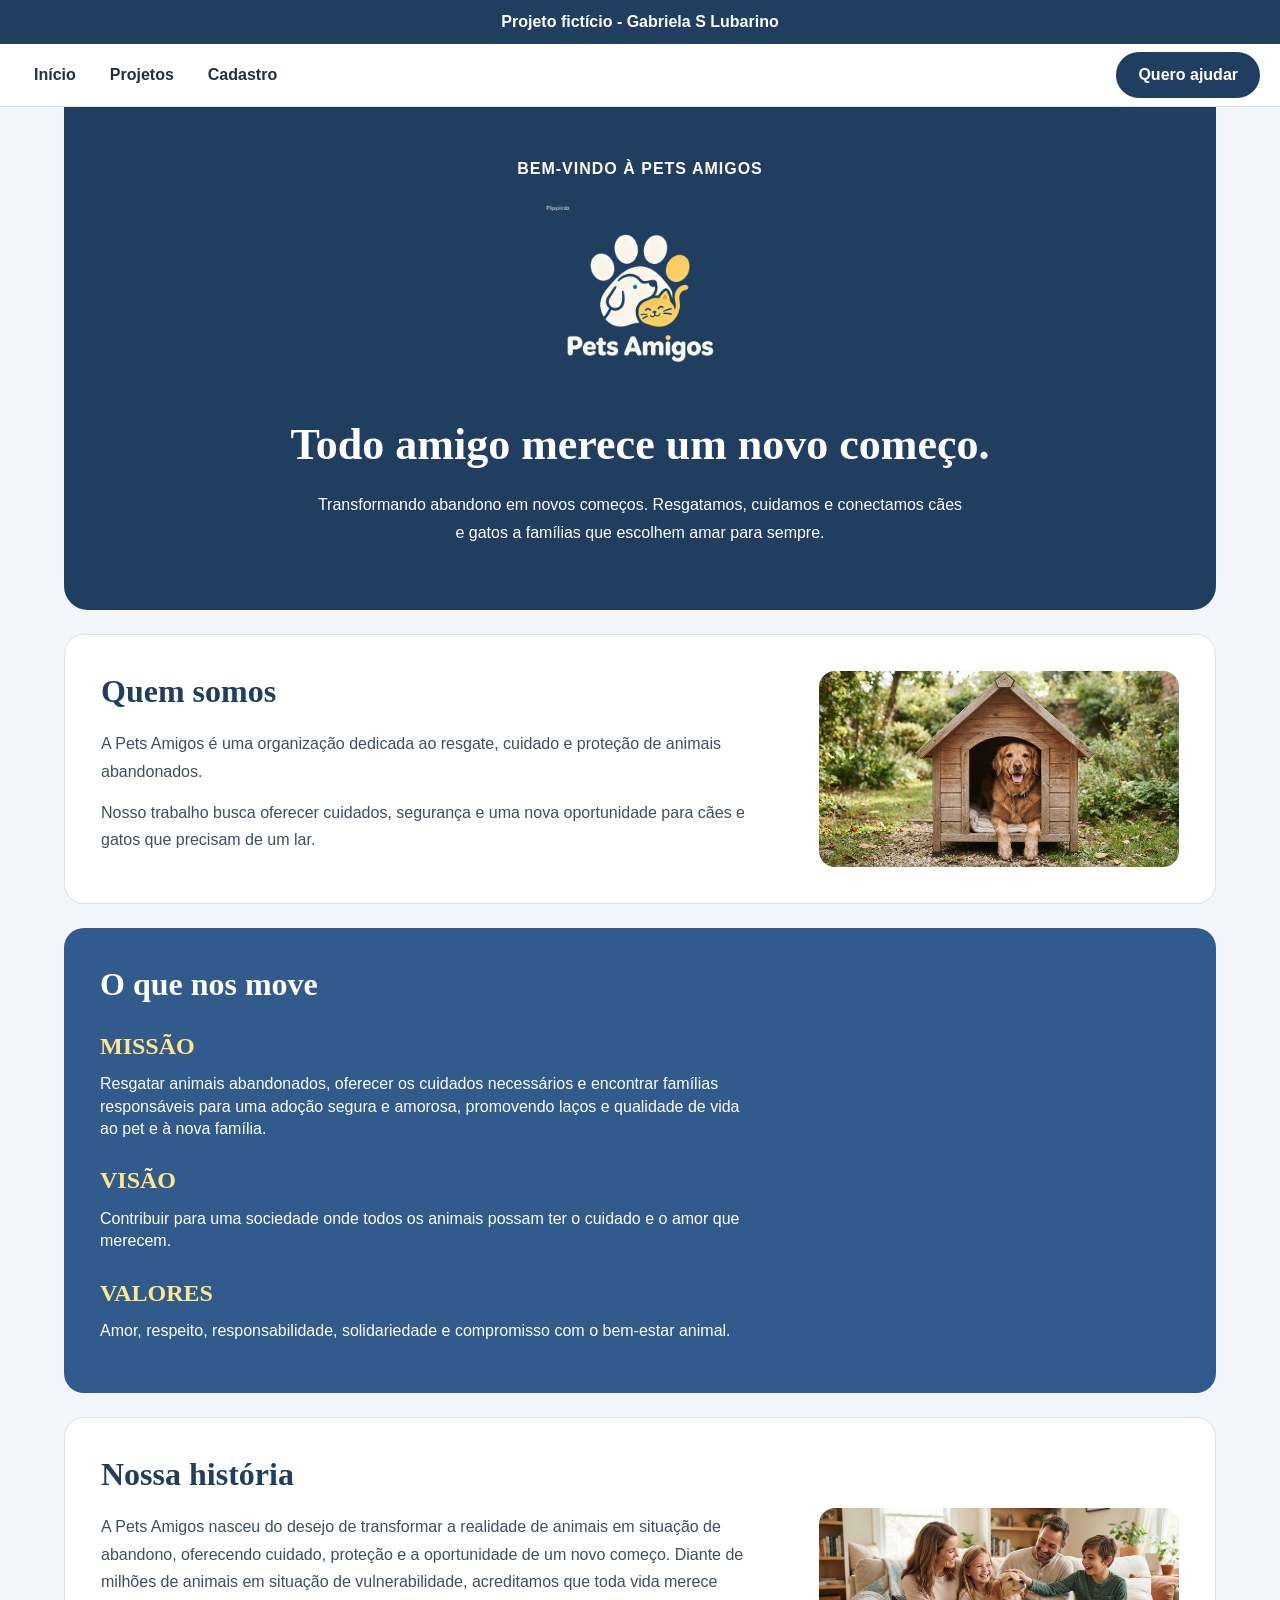
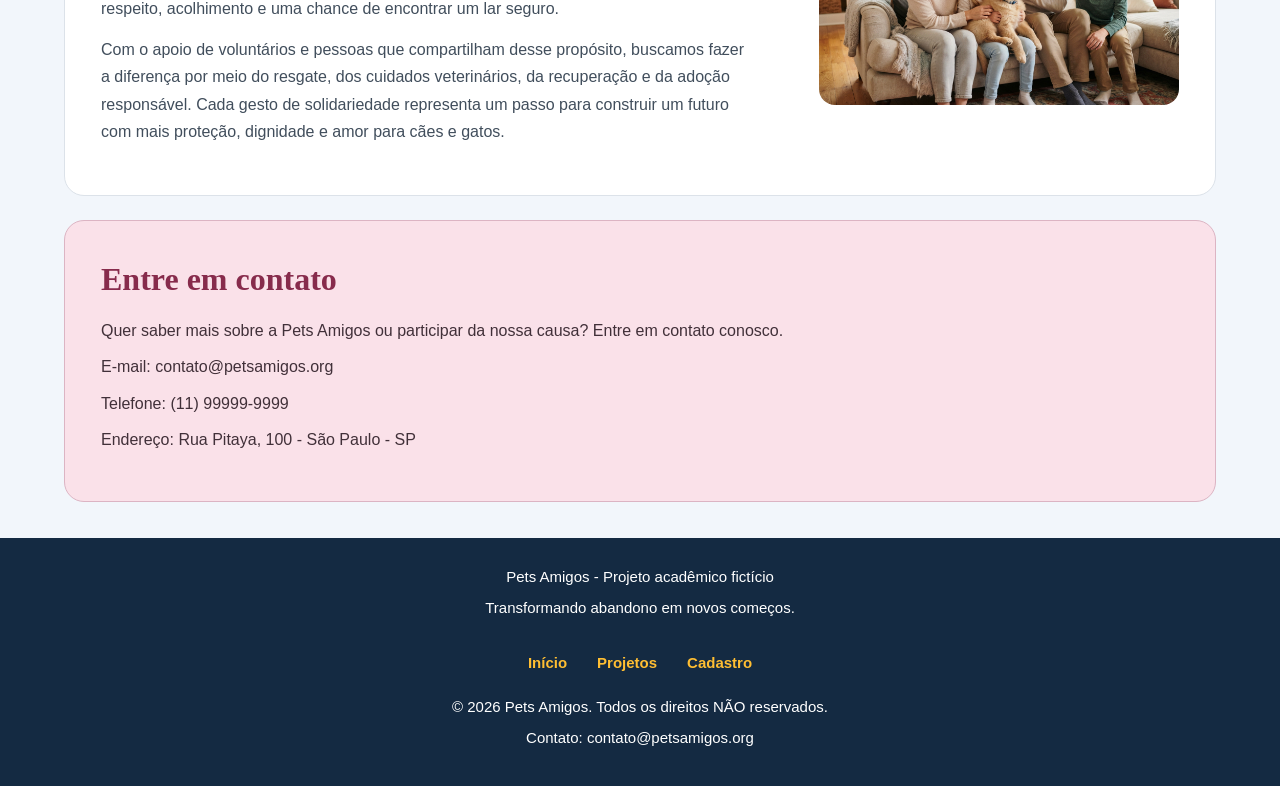
==== index.html @ a5ac3b55 "Versão 1 pronta" ====
<!DOCTYPE html>

<html lang="pt-BR">
<head>
    <meta charset="UTF-8">
    <meta name="viewport" content="width=device-width, initial-scale=1.0">
    <title>Pets Amigos</title>
    <link rel="stylesheet" href="index.css"> 
    <link rel="icon" type="image/png" href="images/logo_pets_amigos_02.png">
</head>

<body>
    <a class="pularConteudo" href="#conteudo-principal">Pular para o conteúdo principal</a>

    <header>
        <p>Projeto fictício -  Gabriela S Lubarino</p>
    </header>

    <nav aria-label="Navegação principal">
    <a href="index.html">Início</a>
    <a href="projetos.html">Projetos</a>
    <a href="cadastro.html">Cadastro</a>
    <a href="cadastro.html" class="botaoAjudar">Quero ajudar</a>
    </nav>

    <main id="conteudo-principal">

        <section class="bem-vindo">

            <p class="destaque">BEM-VINDO À PETS AMIGOS</p>
            <img  src="images/logo_pets_amigos.png" alt="Logo Pets Amigos">

            <h1>Todo amigo merece um novo começo.</h1>

            <p>
                Transformando abandono em novos começos.
                Resgatamos, cuidamos e conectamos cães e gatos
                a famílias que escolhem amar para sempre.
            </p>

        </section>


        <section class="quemSomos estilo"> <!-- Se seprar por espaços pode dar duas classes-->
            <div class="sectionQuemSomos">

                <div>

                    <h2>Quem somos</h2>

                    <p>
                        A Pets Amigos é uma organização dedicada ao resgate,
                        cuidado e proteção de animais abandonados.
                    </p>

                    <p>
                    Nosso trabalho busca oferecer cuidados, segurança
                    e uma nova oportunidade para cães e gatos que
                        precisam de um lar.
                    </p>

                </div>

                <img
                    class="imagemSecao"
                    src="images/cachorroNaCasinha.png"
                    alt="Cachorro dourado em uma casinha de madeira com um quintal com bastante arvores no fundo"
                >

            </div>

        </section>


        <section class="sobre">

             <h2>O que nos move</h2>

             <h3>MISSÃO</h3>

            <p>
                Resgatar animais abandonados, oferecer os cuidados
                necessários e encontrar famílias responsáveis para
                uma adoção segura e amorosa, promovendo laços
                e qualidade de vida ao pet e à nova família.
            </p>

            <h3>VISÃO</h3>

            <p>
                Contribuir para uma sociedade onde todos os animais
                possam ter o cuidado e o amor que merecem.
            </p>

            <h3>VALORES</h3>

            <p>
                Amor, respeito, responsabilidade, solidariedade
                e compromisso com o bem-estar animal.
            </p>

        </section>


        <section class="historia estilo"> 
            <div class="sectionHistoria">
                <div>
                    <h2>Nossa história</h2>

                    <p>
                        A Pets Amigos nasceu do desejo de transformar a realidade
                        de animais em situação de abandono, oferecendo cuidado,
                        proteção e a oportunidade de um novo começo. Diante de
                        milhões de animais em situação de vulnerabilidade, acreditamos
                        que toda vida merece respeito, acolhimento e uma chance de
                        encontrar um lar seguro.
                    </p>

                    <p>
                        Com o apoio de voluntários e pessoas que compartilham desse
                        propósito, buscamos fazer a diferença por meio do resgate,
                        dos cuidados veterinários, da recuperação e da adoção
                        responsável. Cada gesto de solidariedade representa um passo
                        para construir um futuro com mais proteção, dignidade e amor
                        para cães e gatos.
                    </p>
                </div>
                <img
                class="imagemSecao"
                src="images/famíliaComCachorro.png"
                alt="Cachorro dourado com família formada por pai, mãe e duas crianças no sofá"
                >
            </div>
        </section>


        <section class="contato">

            <h2>Entre em contato</h2>

            <p>
                Quer saber mais sobre a Pets Amigos ou participar
                da nossa causa? Entre em contato conosco.
            </p>

            <p>
                E-mail: contato@petsamigos.org
            </p>

            <p>
                Telefone: (11) 99999-9999
            </p>

            <p>
                Endereço: Rua Pitaya, 100 - São Paulo - SP
            </p>

        </section>

</main>


    <footer>
        <p>Pets Amigos - Projeto acadêmico fictício</p>

        <p>Transformando abandono em novos começos.</p>

        <nav aria-label="Navegação de rodapé">
            <a href="index.html" aria-current="page">Início</a>
            <a href="projetos.html">Projetos</a>
            <a href="cadastro.html">Cadastro</a>
        </nav>

        <!--&copy faz aquele @ -->
        <p>&copy; 2026 Pets Amigos. Todos os direitos NÃO reservados.</p>
        <p>Contato: contato@petsamigos.org</p>
    </footer>
</body>
</html>
---- index.css ----
* {
    box-sizing: border-box;
}

body {
    margin: 0;
    background-color: rgb(242, 246, 251);
    color: rgb(35, 48, 63);
    font-family: Arial, Helvetica, sans-serif;
    font-size: 16px;
    line-height: 1.6;
}
    

.pularConteudo {
    position: absolute;
    top: 12px;
    left: 12px;
    z-index: 10;
    padding: 10px 16px;
    transform: translateY(-160%);
    border-radius: 8px;
    background-color: rgb(255, 230, 140);
    color: rgb(35, 48, 63);
    font-weight: 700;
    text-decoration: none;
}

.pularConteudo:focus {
    transform: translateY(0);
}


/*Cabeçalho*/

header {
    background-color: rgb(31, 62, 96);
    color: rgb(255, 255, 255);
    padding: 10px 20px;
    text-align: center;
}

header p {
    margin: 0;
    font-size: 16px;
    line-height: 1.5;
    font-weight: 700;
}

/* navbar*/

nav {
    display: flex;
    justify-content: flex-start;
    align-items: center;
    flex-wrap: wrap;
    gap: 6px;
    padding: 8px 20px;
    background-color: rgb(255, 255, 255);
    border-bottom: 1px solid rgb(220, 226, 233);
}

nav a {
    display: flex;
    align-items: center;
    justify-content: center;
    min-height: 44px;
    padding: 8px 14px;
    border-radius: 999px;
    color: rgb(35, 48, 63);
    font-size: 16px;
    font-weight: 700;
    line-height: 1.4;
    text-decoration: none;
    text-align: center;
}

nav a:hover {
    background-color: rgb(222, 235, 248);
    color: rgb(31, 62, 96);
}

/* Botão Quero ajudar */

nav a.botaoAjudar {
    margin-left: auto;
    min-height: 44px;
    padding: 10px 20px;
    border: 2px solid rgb(31, 62, 96);
    border-radius: 999px;
    background-color: rgb(31, 62, 96);
    color: rgb(255, 255, 255);
    font-size: 16px;
    font-weight: 700;
    line-height: 1.4;
    white-space: normal;
    text-decoration: none;
    transition: background-color 0.2s;
}

nav a.botaoAjudar:hover {
    background-color: rgb(48, 91, 140);
    border-color: rgb(48, 91, 140);
    color: rgb(255, 255, 255);
}

main {
    width: 90%;
    max-width: 1160px;
    margin: 0 auto;
}

.bem-vindo {
    min-height: 300px;
    padding: clamp(28px, 4vw, 48px) clamp(16px, 3vw, 32px); /*clamp altera a fonte em diferentes tamanhos de tela*/
    background-color: rgb(31, 62, 96);
    color: rgb(255, 255, 255);
    border-radius: 0 0 24px 24px;
    display: flex;
    flex-direction: column;
    justify-content: center;
    align-items: center;
    text-align: center;
}

.bem-vindo img {
    width: clamp(140px, 20vw, 200px);
    max-width: 100%;
    height: auto;
    margin: 0 auto 20px;
    object-fit: contain;
}

.bem-vindo p {
    max-width: 650px;
    margin: 0 auto 16px;
    color: rgb(255, 255, 255);
    font-size: 16px;
    line-height: 1.7;
}

.destaque {
    margin-bottom: 12px;
    color: rgb(255, 230, 140);
    font-size: 15px;
    font-weight: 800;
    letter-spacing: 1px;
}

.bem-vindo h1 {
    max-width: 700px;
    margin: 0 auto 20px;
    color: rgb(255, 255, 255);
    font-family: Georgia, "Times New Roman", serif;
    font-size: clamp(30px, 4vw, 44px);
    line-height: 1.2;
    letter-spacing: normal;
}


.estilo {
    margin-top: 24px;
    padding: clamp(20px, 3vw, 36px);
    background-color: rgb(255, 255, 255);
    color: rgb(35, 48, 63);
    border: 1px solid rgb(220, 226, 233);
    border-radius: 20px;
}

.estilo h2 {
    margin: 0 0 18px;
    color: rgb(31, 62, 96);
    font-family: Georgia, "Times New Roman", serif;
    font-size: clamp(24px, 3vw, 32px);
    line-height: 1.3;
}

.estilo p {
    max-width: 650px;
    margin: 0 0 14px;
    color: rgb(65, 78, 92);
    font-size: 16px;
    line-height: 1.7;
}

.sectionQuemSomos,
.sectionHistoria {
    display: flex;
    align-items: center;
    gap: 28px;
}

.sectionQuemSomos > div,
.sectionHistoria > div {
    flex: 1; /*faz a div ocupar o espaço disponível ao lado da imagem*/
    min-width: 0; /* evita que o texto ultrapasse o espaço disponível na div */
}

.imagemSecao {
    width: 38%;
    max-width: 360px;
    height: auto;
    margin: 0;
    border-radius: 16px;
}

.sobre {
    margin-top: 24px;
    padding: clamp(20px, 3vw, 36px); /*ajusta o espaçamento interno conforme o tamanho da tela// vw é viewport width, ou seja, a largura da tela*/
    background-color: rgb(48, 91, 140);
    color: rgb(255, 255, 255);
    border-radius: 20px;
}

.sobre h2 {
    margin: 0 0 20px;
    color: rgb(255, 255, 255);
    font-family: Georgia, "Times New Roman", serif;
    font-size: clamp(24px, 3vw, 32px);/*Novamente clamp, ajusta o tamanho da letra conforme a tela, entre 24px e 32pxs*/
    line-height: 1.3;
}

.sobre h3 {
    margin: 24px 0 10px;
    color: rgb(255, 230, 140);
    font-family: Georgia, "Times New Roman", serif;
    font-size: clamp(20px, 2.5vw, 24px);
    line-height: 1.4;
}

.sobre p {
    max-width: 650px;
    margin: 0 0 14px;
    color: rgb(255, 255, 255);
    font-size: 16px;
    line-height: 1.4;
}

/*Contato*/

.contato {
    margin-top: 24px;
    padding: clamp(20px, 3vw, 36px);
    background-color: rgb(250, 225, 233);
    border: 1px solid rgb(220, 180, 195);
    border-radius: 20px;
}

.contato h2 {
    margin: 0 0 18px;
    color: rgb(135, 43, 76);
    font-family: Georgia, "Times New Roman", serif;
    font-size: clamp(24px, 3vw, 32px);
    line-height: 1.4;
}

.contato p {
    margin: 0 0 14px;
    color: rgb(65, 48, 57);
    font-size: 16px;
    line-height: 1.4;
}

/* Rodapé*/

footer {
    margin-top: 36px;
    padding: 28px 20px;
    background-color: rgb(20, 42, 66);
    color: rgb(255, 255, 255);
    text-align: center;
}

footer p {
    margin: 0 0 10px;
    color: rgb(255, 255, 255);
    font-size: 15px;
    line-height: 1.4;
}

footer nav {
    justify-content: center;
    flex-wrap: wrap;
    gap: 6px;
    background-color: transparent;
    border: 0;
    padding: 12px 0;
}

footer nav a {
    min-height: 44px;
    padding: 8px 12px;
    color: rgb(255, 190, 50);
    font-size: 15px;
}

footer nav a:hover {
    background-color: rgb(48, 91, 140);
    color: rgb(255, 255, 255);
}

a:focus-visible,
button:focus-visible,
input:focus-visible,
select:focus-visible,
textarea:focus-visible {
    outline: 3px solid rgb(255, 190, 50);
    outline-offset: 4px;
} /*Navegar pelo teclado*/
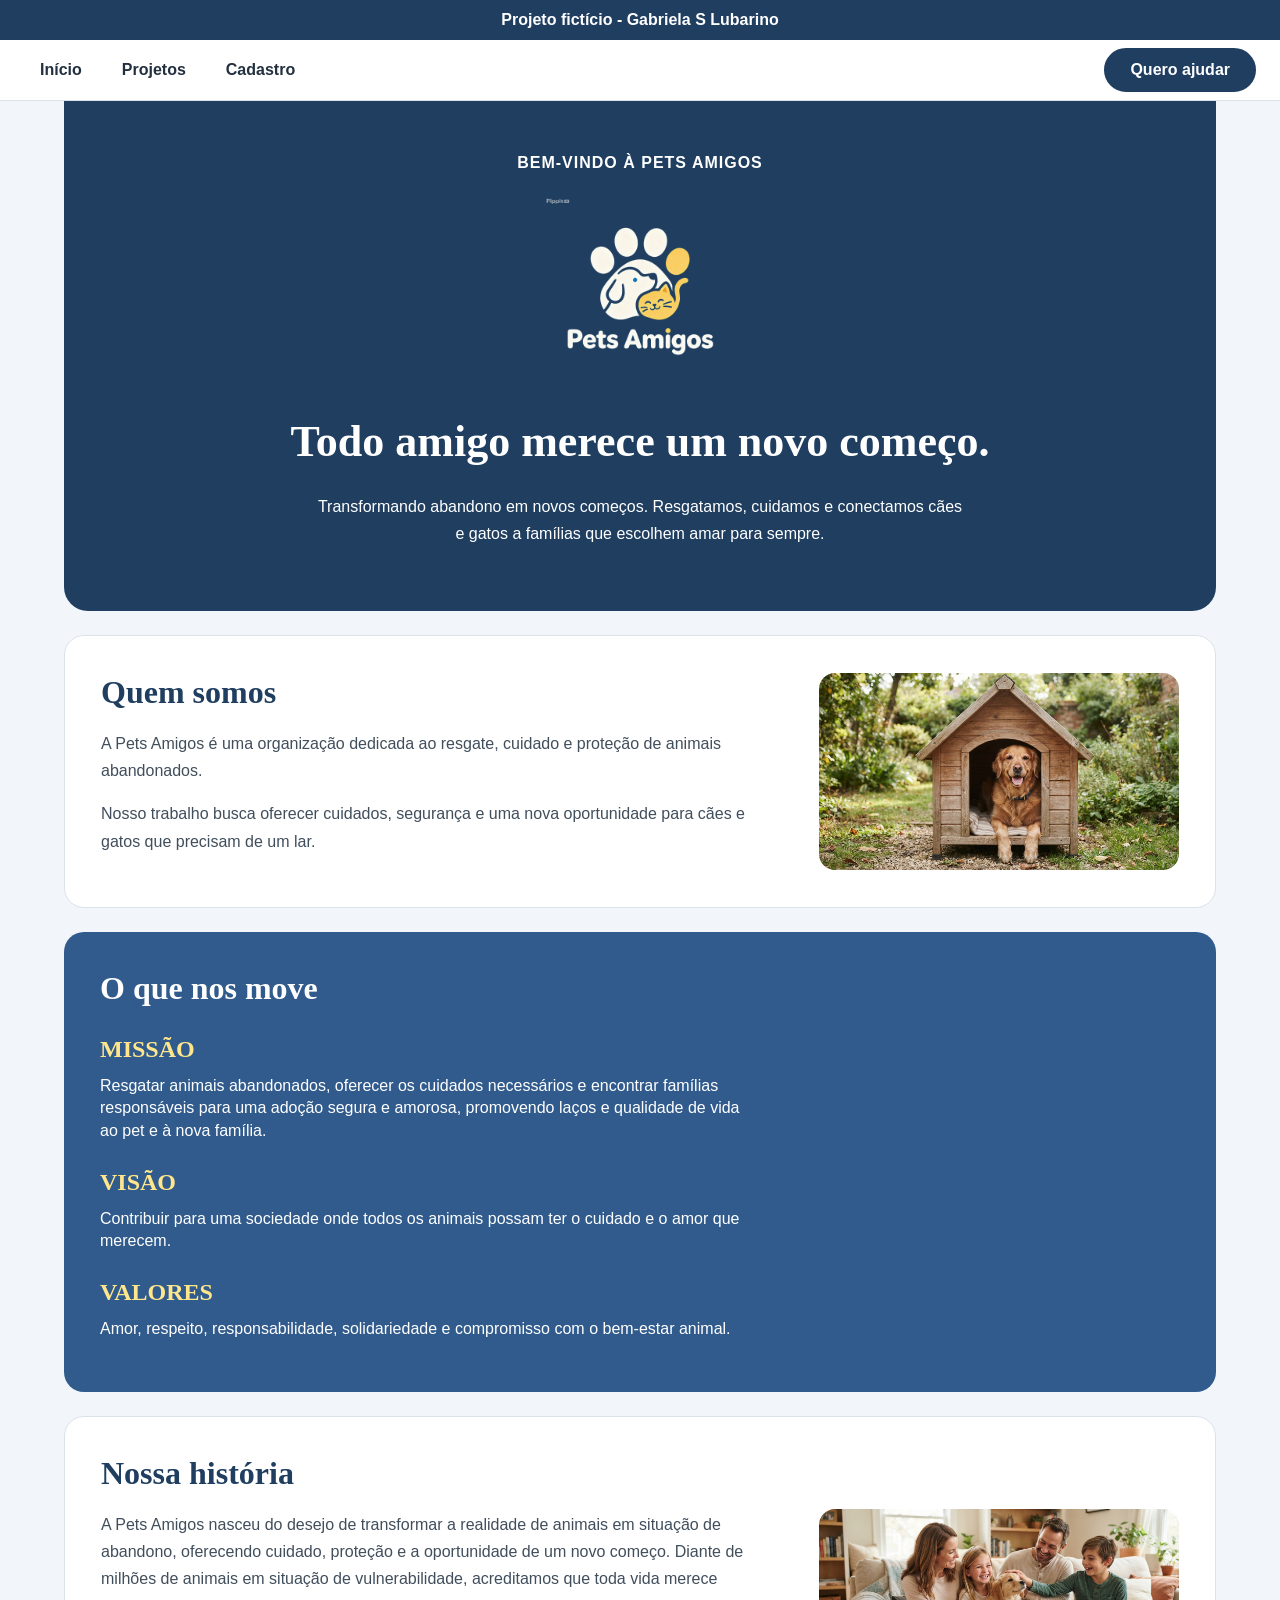
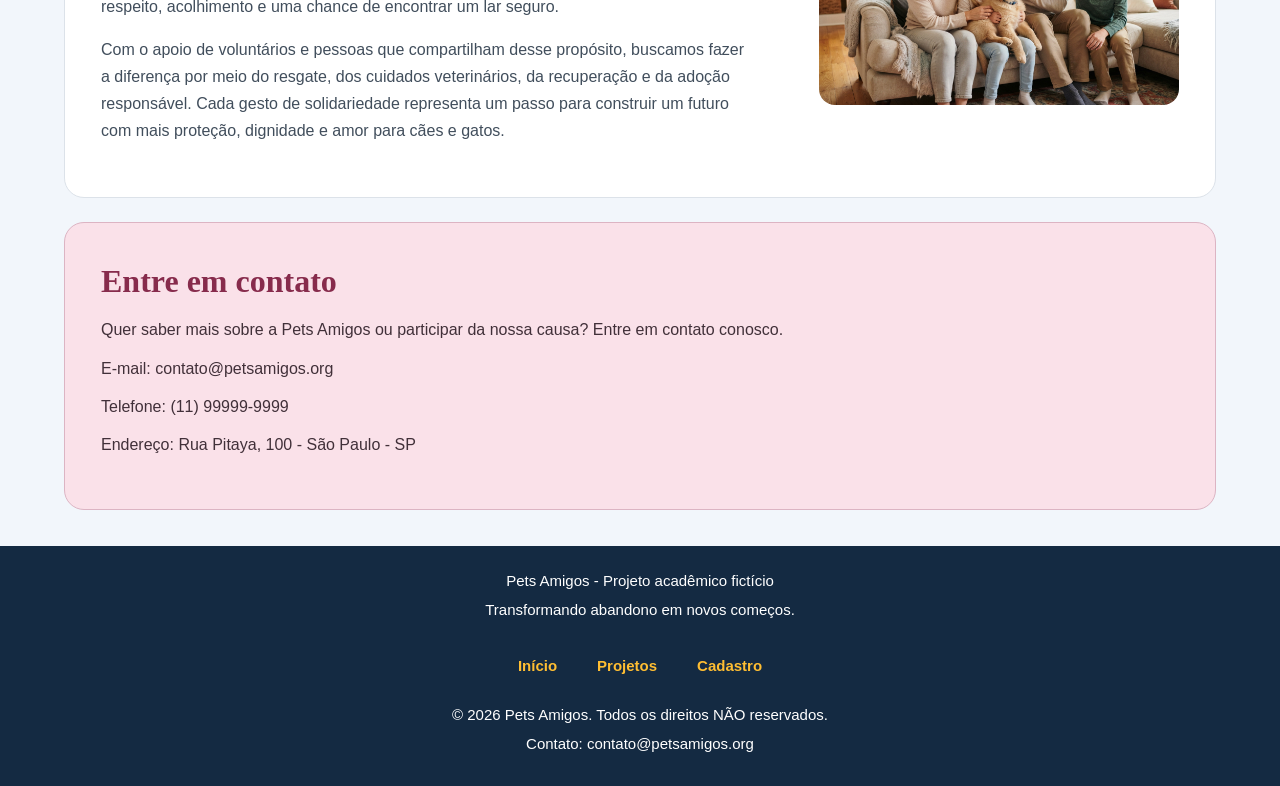
==== commit da91d7c1: "adicionando media em index.css" ====
--- a/index.html
+++ b/index.html
@@ -5,8 +5,8 @@
     <meta charset="UTF-8">
     <meta name="viewport" content="width=device-width, initial-scale=1.0">
     <title>Pets Amigos</title>
-    <link rel="stylesheet" href="index.css"> 
-    <link rel="icon" type="image/png" href="images/logo_pets_amigos_02.png">
+    <link rel="stylesheet" href="/assets/css/index.css"> 
+    <link rel="icon" type="image/png" href="/assets/images/logo_pets_amigos_02.png">
 </head>
 
 <body>
@@ -18,9 +18,9 @@
 
     <nav aria-label="Navegação principal">
     <a href="index.html">Início</a>
-    <a href="projetos.html">Projetos</a>
-    <a href="cadastro.html">Cadastro</a>
-    <a href="cadastro.html" class="botaoAjudar">Quero ajudar</a>
+    <a href="assets/pages/projetos.html">Projetos</a>
+    <a href="assets/pages/cadastro.html">Cadastro</a>
+    <a href="assets/pages/cadastro.html" class="botaoAjudar">Quero ajudar</a>
     </nav>
 
     <main id="conteudo-principal">
@@ -28,7 +28,7 @@
         <section class="bem-vindo">
 
             <p class="destaque">BEM-VINDO À PETS AMIGOS</p>
-            <img  src="images/logo_pets_amigos.png" alt="Logo Pets Amigos">
+            <img  src="/assets/images/logo_pets_amigos.png" alt="Logo Pets Amigos">
 
             <h1>Todo amigo merece um novo começo.</h1>
 
@@ -63,7 +63,7 @@
 
                 <img
                     class="imagemSecao"
-                    src="images/cachorroNaCasinha.png"
+                    src="/assets/images/cachorroNaCasinha.png"
                     alt="Cachorro dourado em uma casinha de madeira com um quintal com bastante arvores no fundo"
                 >
 
@@ -127,7 +127,7 @@
                 </div>
                 <img
                 class="imagemSecao"
-                src="images/famíliaComCachorro.png"
+                src="/assets/images/famíliaComCachorro.png"
                 alt="Cachorro dourado com família formada por pai, mãe e duas crianças no sofá"
                 >
             </div>
@@ -166,9 +166,9 @@
         <p>Transformando abandono em novos começos.</p>
 
         <nav aria-label="Navegação de rodapé">
-            <a href="index.html" aria-current="page">Início</a>
-            <a href="projetos.html">Projetos</a>
-            <a href="cadastro.html">Cadastro</a>
+            <a href="/index.html" aria-current="page">Início</a>
+            <a href="/assets/pages/projetos.html">Projetos</a>
+            <a href="/assets/pages/cadastro.html">Cadastro</a>
         </nav>
 
         <!--&copy faz aquele @ -->
--- a/assets/css/index.css
+++ b/assets/css/index.css
@@ -0,0 +1,330 @@
+
+
+* {
+    box-sizing: border-box;
+}
+
+:root {
+    --primary-color: rgb(31, 62, 96);
+    --secondary-color: rgb(48, 91, 140);
+    --bg-footer: rgb(20, 42, 66);
+    --bg-neutral: rgb(242, 246, 251);
+    --bg-card: rgb(255, 255, 255);
+    --bg-soft-blue: rgb(222, 235, 248);
+    --text-main: rgb(35, 48, 63);
+    --text-muted: rgb(65, 78, 92);
+    --text-light: rgb(255, 255, 255);
+    --accent-color: rgb(255, 230, 140);
+    --focus-color: rgb(255, 190, 50);
+    --accent-pink-bg: rgb(250, 225, 233);
+    --accent-pink-border: rgb(220, 180, 195);
+    --accent-pink-text: rgb(135, 43, 76);
+    --accent-pink-muted: rgb(65, 48, 57);
+    --border-color: rgb(220, 226, 233);
+}
+
+body {
+    margin: 0;
+    background-color: var(--bg-neutral);
+    color: var(--text-main);
+    font-family: Arial, Helvetica, sans-serif;
+    font-size: 16px;
+    line-height: 1.6;
+}
+    
+
+.pularConteudo {
+    position: absolute;
+    top: 12px;
+    left: 12px;
+    z-index: 10;
+    padding: 8px 16px;
+    transform: translateY(-160%);
+    border-radius: 8px;
+    background-color:var(--accent-color);
+    color: var(--text-main);
+    font-weight: 700;
+    text-decoration: none;
+}
+
+.pularConteudo:focus {
+    transform: translateY(0);
+}
+
+
+/*Cabeçalho*/
+
+header {
+    background-color: var(--primary-color);
+    color:var(--text-light);
+    padding: 8px 24px;
+    text-align: center;
+}
+
+header p {
+    margin: 0;
+    font-size: 16px;
+    line-height: 1.5;
+    font-weight: 700;
+}
+
+/* navbar*/
+
+nav {
+    display: flex;
+    justify-content: flex-start;
+    align-items: center;
+    flex-wrap: wrap;
+    gap: 8px;
+    padding: 8px 24px;
+    background-color: var(--bg-card);
+    border-bottom: 1px solid var(--border-color);
+}
+
+nav a {
+    display: flex;
+    align-items: center;
+    justify-content: center;
+    min-height: 44px;
+    padding: 8px 16px;
+    border-radius: 999px;
+    color: var(--text-main);
+    font-size: 16px;
+    font-weight: 700;
+    line-height: 1.4;
+    text-decoration: none;
+    text-align: center;
+}
+
+nav a:hover {
+    background-color: var(--bg-soft-blue);
+    color: var(--primary-color);
+}
+
+/* Botão Quero ajudar */
+
+nav a.botaoAjudar {
+    margin-left: auto;
+    min-height: 44px;
+    padding: 8px 24px;
+    border: 2px solid var(--primary-color);
+    border-radius: 999px;
+    background-color: var(--primary-color);
+    color: var(--text-light);
+    font-size: 16px;
+    font-weight: 700;
+    line-height: 1.4;
+    white-space: normal;
+    text-decoration: none;
+    transition: background-color 0.2s;
+}
+
+nav a.botaoAjudar:hover {
+    background-color: var(--secondary-color);
+    border-color: var(--secondary-color);
+    color: var(--text-light);
+}
+
+main {
+    width: 90%;
+    max-width: 1160px;
+    margin: 0 auto;
+}
+
+.bem-vindo {
+    min-height: 300px;
+    padding: clamp(28px, 4vw, 48px) clamp(16px, 3vw, 32px); /*clamp altera a fonte em diferentes tamanhos de tela*/
+    background-color: var(--primary-color);
+    color: var(--text-light);
+    border-radius: 0 0 24px 24px;
+    display: flex;
+    flex-direction: column;
+    justify-content: center;
+    align-items: center;
+    text-align: center;
+}
+
+.bem-vindo img {
+    width: clamp(140px, 20vw, 200px);
+    max-width: 100%;
+    height: auto;
+    margin: 0 auto 24px;
+    object-fit: contain;
+}
+
+.bem-vindo p {
+    max-width: 650px;
+    margin: 0 auto 16px;
+    color: var(--text-light);
+    font-size: 16px;
+    line-height: 1.7;
+}
+
+.destaque {
+    margin-bottom: 16px;
+    color: var(--accent-color);
+    font-size: 15px;
+    font-weight: 800;
+    letter-spacing: 1px;
+}
+
+.bem-vindo h1 {
+    max-width: 700px;
+    margin: 0 auto 24px;
+    color: var(--text-light);
+    font-family: Georgia, "Times New Roman", serif;
+    font-size: clamp(30px, 4vw, 44px);
+    line-height: 1.2;
+    letter-spacing: normal;
+}
+
+
+.estilo {
+    margin-top: 24px;
+    padding: clamp(20px, 3vw, 36px);
+    background-color: var(--bg-card);
+    color: var(--text-main);
+    border: 1px solid var(--border-color);
+    border-radius: 20px;
+}
+
+.estilo h2 {
+    margin: 0 0 16px;
+    color: var(--primary-color);
+    font-family: Georgia, "Times New Roman", serif;
+    font-size: clamp(24px, 3vw, 32px);
+    line-height: 1.3;
+}
+
+.estilo p {
+    max-width: 650px;
+    margin: 0 0 16px;
+    color: var(--text-muted);
+    font-size: 16px;
+    line-height: 1.7;
+}
+
+.sectionQuemSomos,
+.sectionHistoria {
+    display: flex;
+    align-items: center;
+    gap: 32px;
+}
+
+.sectionQuemSomos > div,
+.sectionHistoria > div {
+    flex: 1; /*faz a div ocupar o espaço disponível ao lado da imagem*/
+    min-width: 0; /* evita que o texto ultrapasse o espaço disponível na div */
+}
+
+.imagemSecao {
+    width: 38%;
+    max-width: 360px;
+    height: auto;
+    margin: 0;
+    border-radius: 16px;
+}
+
+.sobre {
+    margin-top: 24px;
+    padding: clamp(20px, 3vw, 36px); /*ajusta o espaçamento interno conforme o tamanho da tela// vw é viewport width, ou seja, a largura da tela*/
+    background-color:var(--secondary-color);
+    color: var(--text-light);
+    border-radius: 20px;
+}
+
+.sobre h2 {
+    margin: 0 0 24px;
+    color: var(--text-light);
+    font-family: Georgia, "Times New Roman", serif;
+    font-size: clamp(24px, 3vw, 32px);/*Novamente clamp, ajusta o tamanho da letra conforme a tela, entre 24px e 32pxs*/
+    line-height: 1.3;
+}
+
+.sobre h3 {
+    margin: 24px 0 8px;
+    color: var(--accent-color);
+    font-family: Georgia, "Times New Roman", serif;
+    font-size: clamp(20px, 2.5vw, 24px);
+    line-height: 1.4;
+}
+
+.sobre p {
+    max-width: 650px;
+    margin: 0 0 16px;
+    color: var(--text-light);
+    font-size: 16px;
+    line-height: 1.4;
+}
+
+/*Contato*/
+
+.contato {
+    margin-top: 24px;
+    padding: clamp(20px, 3vw, 36px);
+    background-color: var(--accent-pink-bg);
+    border: 1px solid var(--accent-pink-border);
+    border-radius: 20px;
+}
+
+.contato h2 {
+    margin: 0 0 16px;
+    color: var(--accent-pink-text);
+    font-family: Georgia, "Times New Roman", serif;
+    font-size: clamp(24px, 3vw, 32px);
+    line-height: 1.4;
+}
+
+.contato p {
+    margin: 0 0 16px;
+    color: var(--accent-pink-muted);
+    font-size: 16px;
+    line-height: 1.4;
+}
+
+/* Rodapé*/
+
+footer {
+    margin-top: 36px;
+    padding: 24px 16px;
+    background-color: var(--bg-footer);
+    color: var(--text-light);
+    text-align: center;
+}
+
+footer p {
+    margin: 0 0 8px;
+    color: var(--text-light);
+    font-size: 15px;
+    line-height: 1.4;
+}
+
+footer nav {
+    justify-content: center;
+    flex-wrap: wrap;
+    gap: 8px;
+    background-color: transparent;
+    border: 0;
+    padding: 16px 0;
+}
+
+footer nav a {
+    min-height: 44px;
+    padding: 8px 16px;
+    color: var(--focus-color);
+    font-size: 15px;
+}
+
+footer nav a:hover {
+    background-color: var(--secondary-color);
+    color: var(--text-light);
+}
+
+a:focus-visible,
+button:focus-visible,
+input:focus-visible,
+select:focus-visible,
+textarea:focus-visible {
+    outline: 3px solid var(--focus-color);
+    outline-offset: 4px;
+} /*Navegar pelo teclado*/
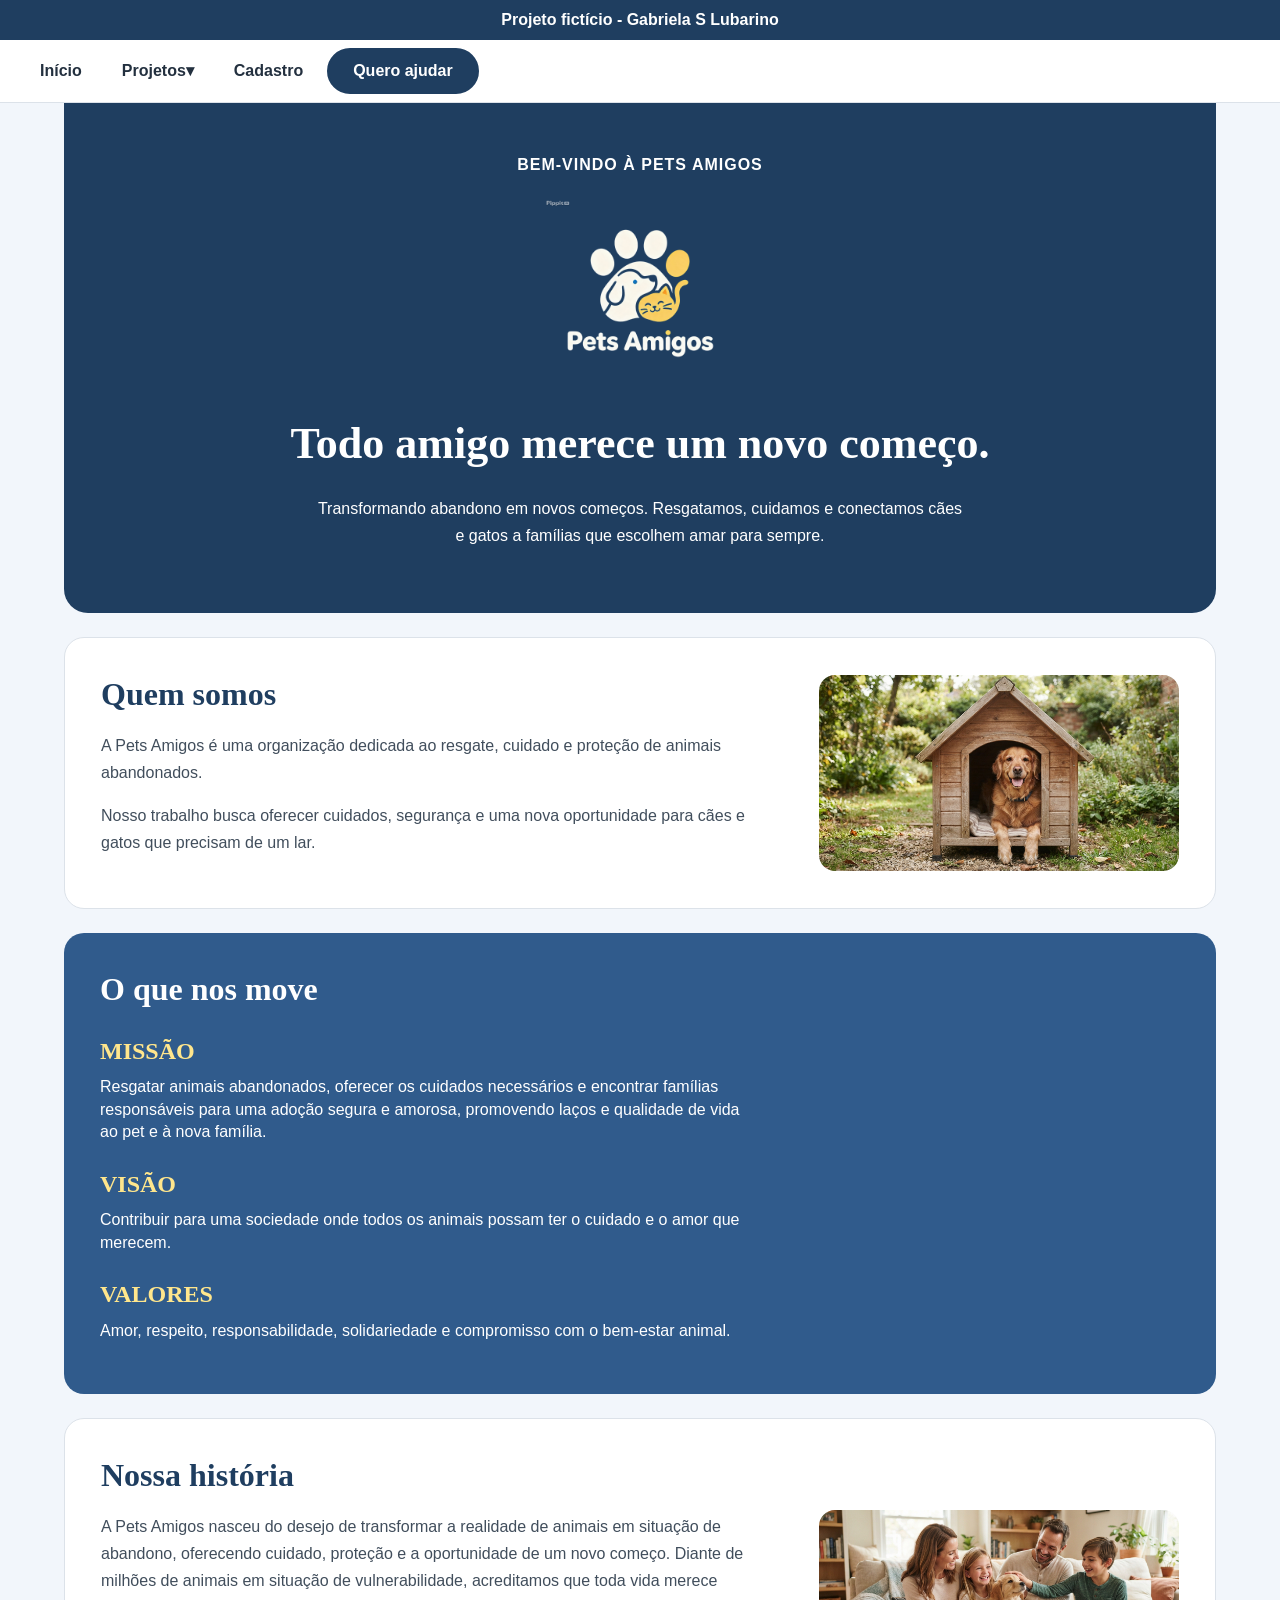
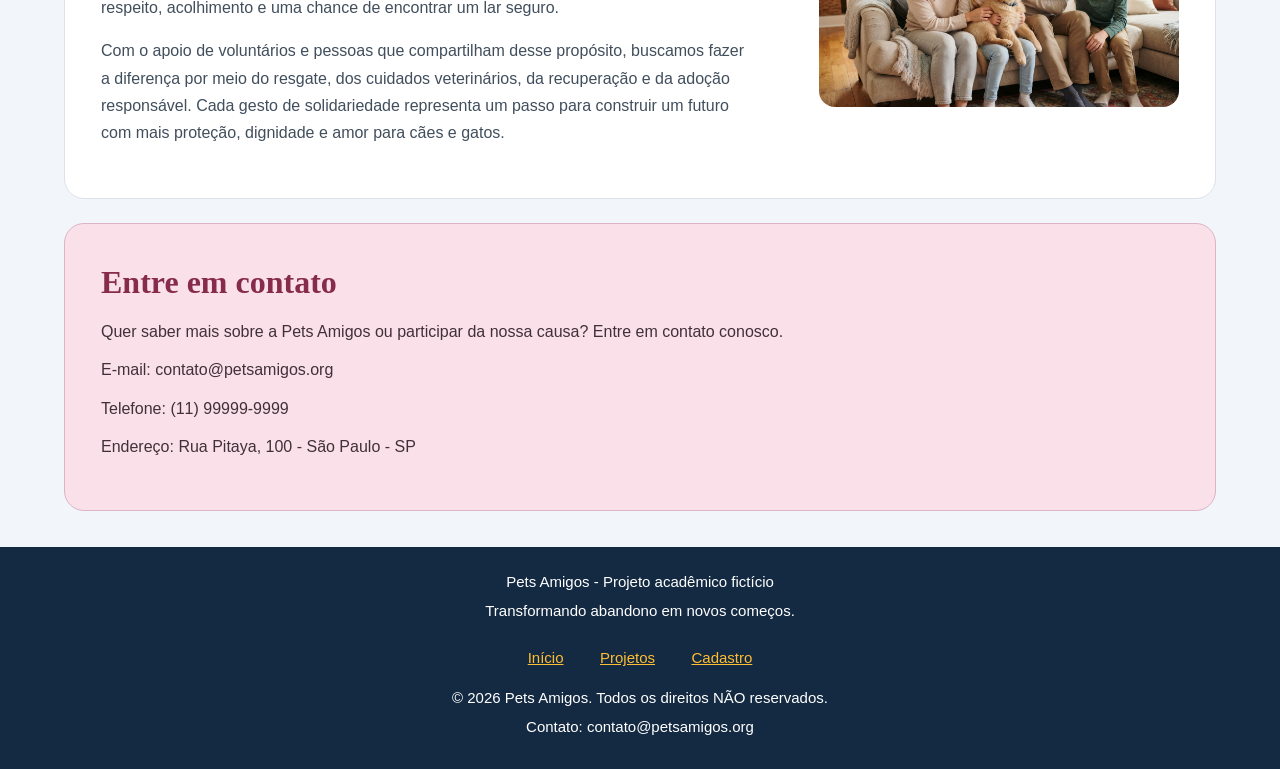
==== commit 63eda373: "submenu em index adicionado" ====
--- a/index.html
+++ b/index.html
@@ -16,13 +16,34 @@
         <p>Projeto fictício -  Gabriela S Lubarino</p>
     </header>
 
-    <nav aria-label="Navegação principal">
-    <a href="index.html">Início</a>
-    <a href="assets/pages/projetos.html">Projetos</a>
-    <a href="assets/pages/cadastro.html">Cadastro</a>
-    <a href="assets/pages/cadastro.html" class="botaoAjudar">Quero ajudar</a>
+   <nav aria-label="Navegação principal">
+        <input type="checkbox" id="menu-toggle" class="menu-checkbox" aria-label="Alternar menu de navegação">
+        <label for="menu-toggle" class="menu-hamburguer" aria-label="Abrir menu">
+            <span class="barra"></span>
+            <span class="barra"></span>
+            <span class="barra"></span>
+        </label>
+
+        <ul class="menu-lista">
+            <li><a href="index.html" aria-current="page">Início</a></li>
+            <li class="dropdown">
+                <a href="assets/pages/projetos.html" class="dropdown-link">
+                    Projetos <span class="seta">▾</span>
+                </a>
+                <ul class="submenu">
+                    <li><a href="assets/pages/projetos.html#resgate">Resgate Animal</a></li>
+                    <li><a href="assets/pages/projetos.html#veterinario">Cuidados Veterinários</a></li>
+                    <li><a href="assets/pages/projetos.html#adocao">Adoção Responsável</a></li>
+                    <li><a href="assets/pages/projetos.html#lar-temporario">Lar Temporário</a></li>
+                </ul>
+            </li>
+            <li><a href="assets/pages/cadastro.html">Cadastro</a></li>
+            <li class="item-ajudar">
+                <a href="assets/pages/cadastro.html" class="botaoAjudar">Quero ajudar</a>
+            </li>
+        </ul>
     </nav>
-
+    
     <main id="conteudo-principal">
 
         <section class="bem-vindo">
--- a/assets/css/index.css
+++ b/assets/css/index.css
@@ -30,8 +30,15 @@
     font-family: Arial, Helvetica, sans-serif;
     font-size: 16px;
     line-height: 1.6;
-}
-    
+    display: grid;
+    grid-template-columns: repeat(12, 1fr);
+    grid-template-rows: auto auto 1fr auto;
+    min-height: 100vh;
+}
+
+.pularConteudo, header, nav, main, footer {
+    grid-column: 1 / -1;
+}
 
 .pularConteudo {
     position: absolute;
@@ -71,17 +78,49 @@
 /* navbar*/
 
 nav {
-    display: flex;
-    justify-content: flex-start;
-    align-items: center;
-    flex-wrap: wrap;
-    gap: 8px;
-    padding: 8px 24px;
+    position: relative;
     background-color: var(--bg-card);
     border-bottom: 1px solid var(--border-color);
-}
-
-nav a {
+    padding: 8px 24px;
+}
+
+.menu-checkbox {
+    display: none;
+}
+
+.menu-hamburguer {
+    display: none;
+    flex-direction: column;
+    justify-content: space-between;
+    width: 28px;
+    height: 20px;
+    cursor: pointer;
+    margin: 8px 0;
+}
+
+.menu-hamburguer .barra {
+    height: 3px;
+    width: 100%;
+    background-color: var(--primary-color);
+    border-radius: 2px;
+}
+
+.menu-lista {
+    display: flex;
+    align-items: center;
+    list-style: none;
+    margin: 0;
+    padding: 0;
+    gap: 8px;
+    width: 100%;
+}
+
+.menu-lista li {
+    margin: 0;
+    padding: 0;
+}
+
+.menu-lista a {
     display: flex;
     align-items: center;
     justify-content: center;
@@ -91,32 +130,24 @@
     color: var(--text-main);
     font-size: 16px;
     font-weight: 700;
-    line-height: 1.4;
     text-decoration: none;
-    text-align: center;
-}
-
-nav a:hover {
+}
+
+.menu-lista a:hover {
     background-color: var(--bg-soft-blue);
     color: var(--primary-color);
 }
 
-/* Botão Quero ajudar */
+.item-ajudar {
+    margin-left: auto;
+}
 
 nav a.botaoAjudar {
-    margin-left: auto;
-    min-height: 44px;
     padding: 8px 24px;
     border: 2px solid var(--primary-color);
     border-radius: 999px;
     background-color: var(--primary-color);
     color: var(--text-light);
-    font-size: 16px;
-    font-weight: 700;
-    line-height: 1.4;
-    white-space: normal;
-    text-decoration: none;
-    transition: background-color 0.2s;
 }
 
 nav a.botaoAjudar:hover {
@@ -125,6 +156,39 @@
     color: var(--text-light);
 }
 
+/* Dropdown */
+.dropdown {
+    position: relative;
+}
+
+.submenu {
+    display: none;
+    position: absolute;
+    top: 100%;
+    left: 0;
+    min-width: 220px;
+    background-color: var(--bg-card);
+    border: 1px solid var(--border-color);
+    border-radius: 12px;
+    box-shadow: 0 8px 20px rgba(0, 0, 0, 0.08);
+    list-style: none;
+    padding: 8px 0;
+    margin: 0;
+    z-index: 100;
+}
+
+.submenu a {
+    border-radius: 0;
+    justify-content: flex-start;
+    padding: 10px 18px;
+    font-weight: 400;
+    font-size: 14px;
+}
+
+.dropdown:hover .submenu,
+.dropdown:focus-within .submenu {
+    display: block;
+}
 main {
     width: 90%;
     max-width: 1160px;
@@ -328,3 +392,76 @@
     outline: 3px solid var(--focus-color);
     outline-offset: 4px;
 } /*Navegar pelo teclado*/
+
+
+/*Media*/
+@media (max-width: 1200px) {
+    main {
+        width: 95%;
+    }
+}
+
+@media (max-width: 992px) {
+    .bem-vindo h1 {
+        font-size: 32px;
+    }
+}
+
+@media (max-width: 768px) {
+    .sectionQuemSomos,
+    .sectionHistoria {
+        flex-direction: column;
+        text-align: center;
+    }
+
+    .imagemSecao {
+        width: 100%;
+        max-width: 100%;
+    }
+
+    nav {
+        justify-content: center;
+    }
+
+    nav a.botaoAjudar {
+        margin-left: 0;
+        width: 100%;
+    }
+}
+
+@media (max-width: 576px) {
+    header p {
+        font-size: 14px;
+    }
+
+    nav {
+        flex-direction: column;
+        align-items: stretch;
+    }
+
+    nav a {
+        width: 100%;
+    }
+
+    .bem-vindo,
+    .estilo,
+    .sobre,
+    .contato {
+        padding: 20px 16px;
+    }
+}
+
+@media (max-width: 320px) {
+    body {
+        font-size: 14px;
+    }
+
+    .bem-vindo h1 {
+        font-size: 24px;
+    }
+
+    .pularConteudo {
+        font-size: 12px;
+        padding: 6px 10px;
+    }
+}
